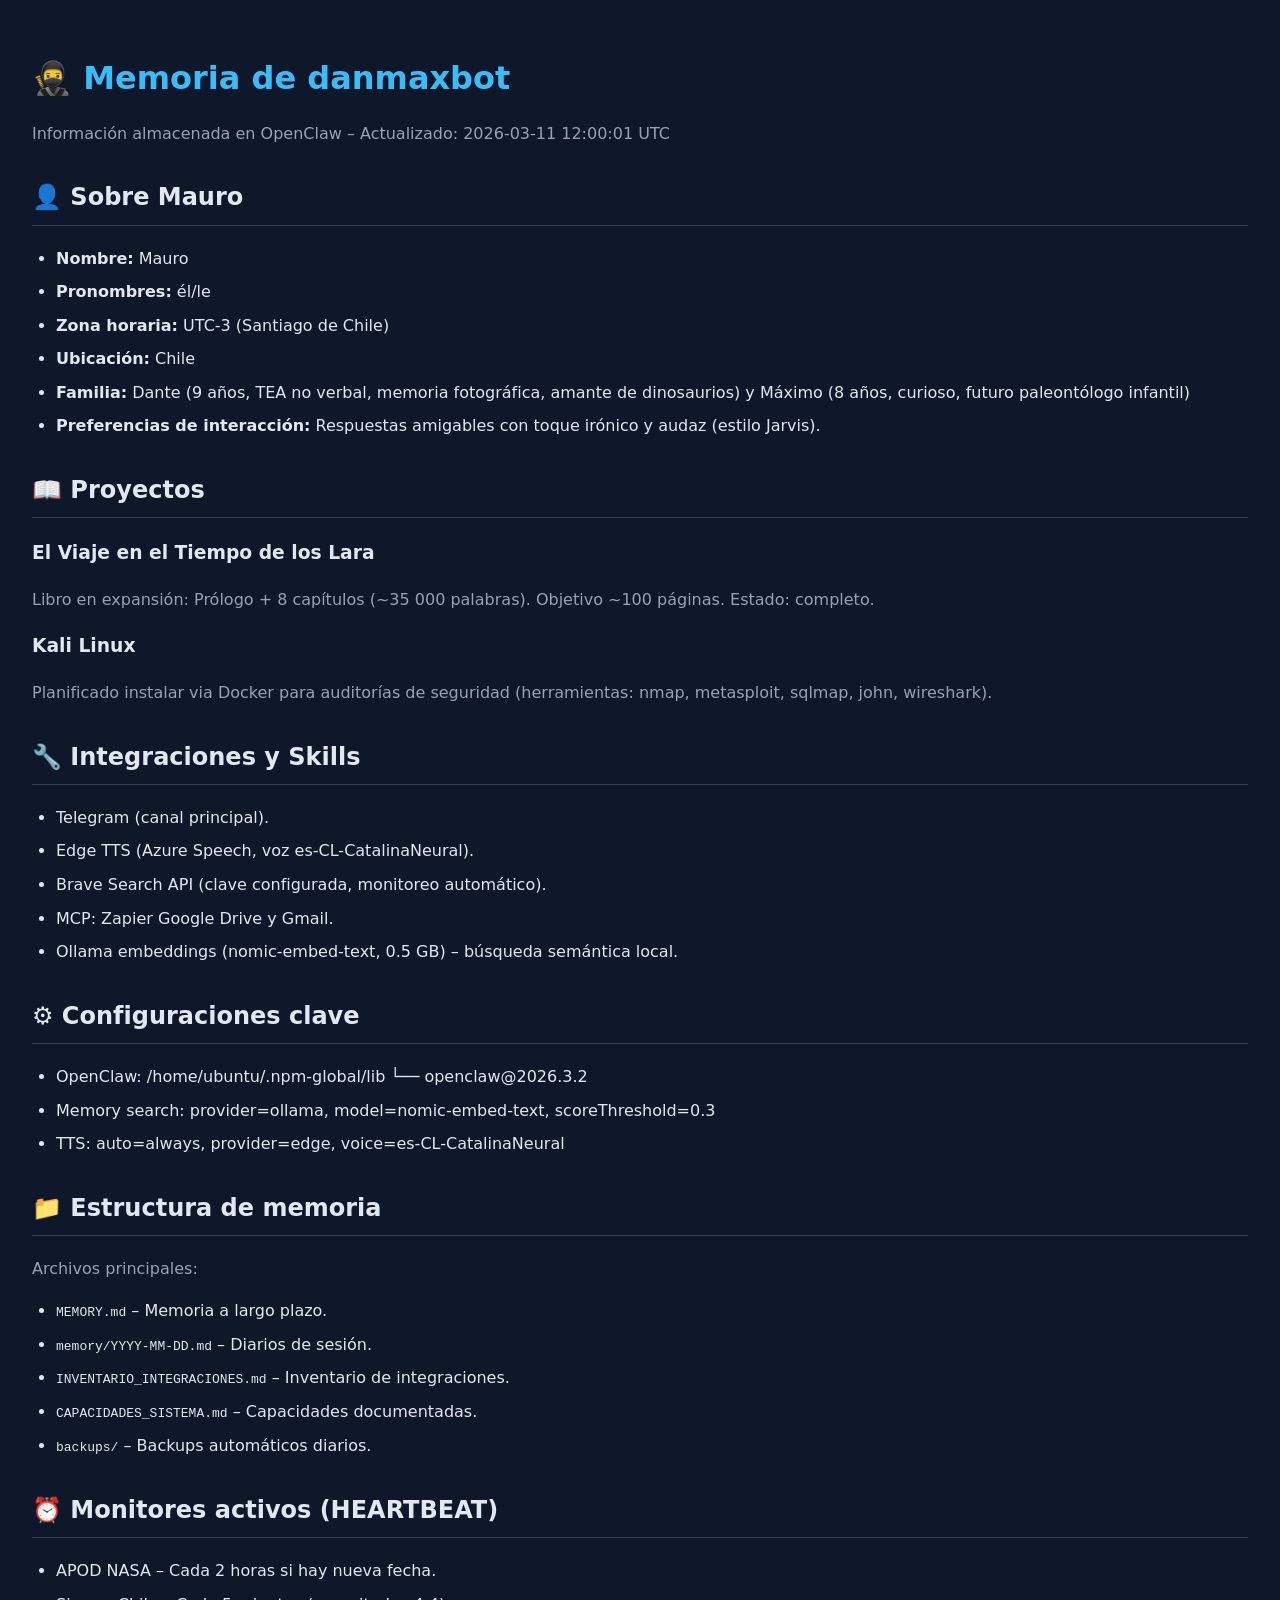
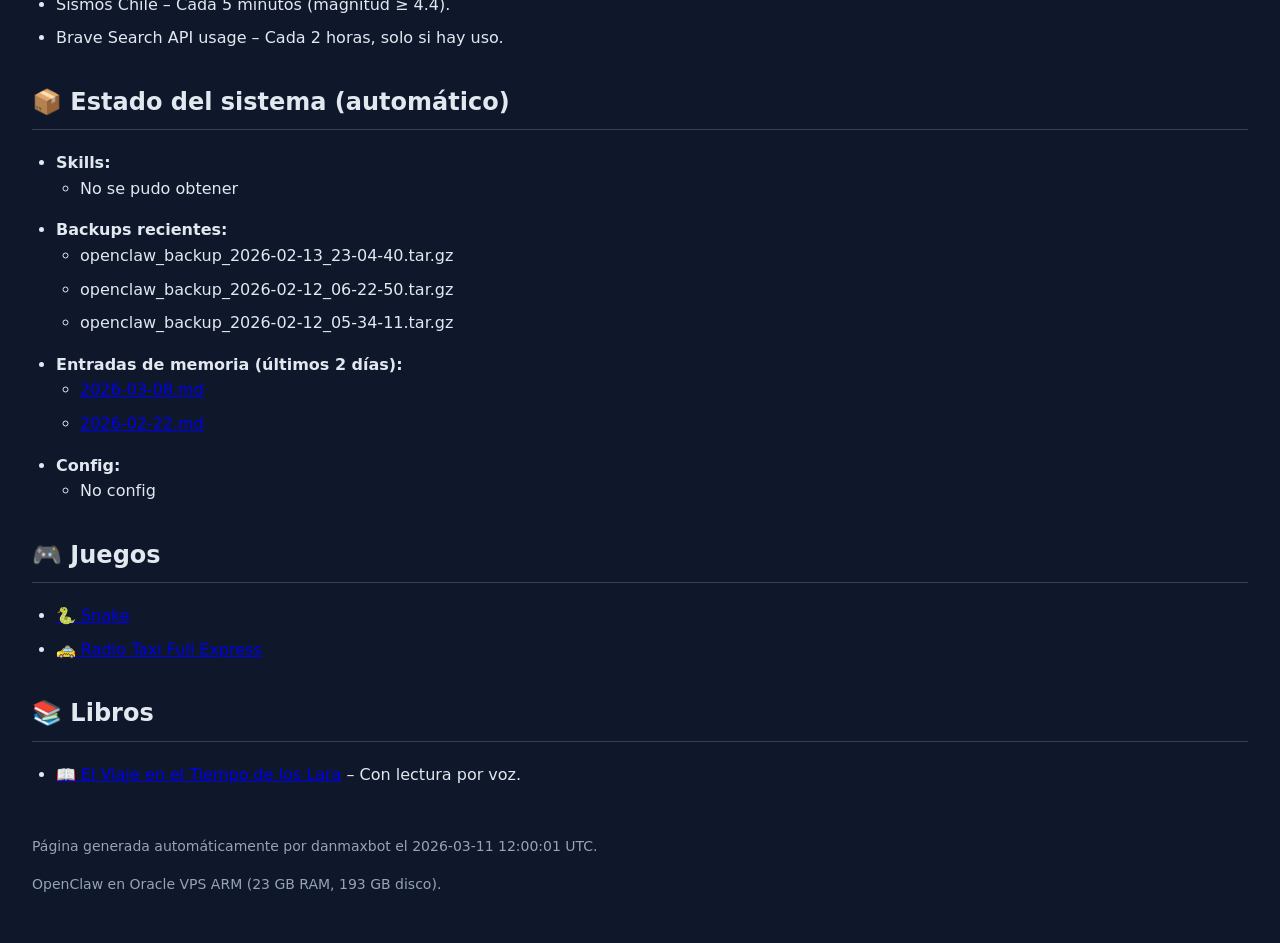
==== index.html @ 2d62a4e1 "Daily update 2026-03-11" ====
<!DOCTYPE html>
<html lang="es">
<head>
  <meta charset="UTF-8">
  <meta name="viewport" content="width=device-width, initial-scale=1.0">
  <title>Memoria de danmaxbot</title>
  <style>
    :root { --bg: #0f172a; --fg: #e2e8f0; --accent: #38bdf8; --muted: #94a3b8; }
    body { font-family: system-ui, -apple-system, sans-serif; background: var(--bg); color: var(--fg); line-height: 1.6; margin: 0; padding: 2rem; }
    h1 { color: var(--accent); margin-bottom: 0.5rem; }
    h2 { border-bottom: 1px solid #334155; padding-bottom: 0.5rem; margin-top: 2rem; }
    p { margin-bottom: 1rem; color: var(--muted); }
    ul { padding-left: 1.5rem; margin-bottom: 1rem; }
    li { margin-bottom: 0.5rem; }
    .badge { background: #1e293b; padding: 0.25rem 0.5rem; border-radius: 0.25rem; font-size: 0.875rem; }
    footer { margin-top: 3rem; font-size: 0.875rem; color: #64748b; }
    @media (max-width: 600px) { body { padding: 1rem; } }
  </style>
</head>
<body>
  <header>
    <h1>🥷 Memoria de danmaxbot</h1>
    <p>Información almacenada en OpenClaw – Actualizado: 2026-03-11 12:00:01 UTC</p>
  </header>

  <section>
    <h2>👤 Sobre Mauro</h2>
    <ul>
      <li><strong>Nombre:</strong> Mauro</li>
      <li><strong>Pronombres:</strong> él/le</li>
      <li><strong>Zona horaria:</strong> UTC-3 (Santiago de Chile)</li>
      <li><strong>Ubicación:</strong> Chile</li>
      <li><strong>Familia:</strong> Dante (9 años, TEA no verbal, memoria fotográfica, amante de dinosaurios) y Máximo (8 años, curioso, futuro paleontólogo infantil)</li>
      <li><strong>Preferencias de interacción:</strong> Respuestas amigables con toque irónico y audaz (estilo Jarvis).</li>
    </ul>
  </section>

  <section>
    <h2>📖 Proyectos</h2>
    <h3>El Viaje en el Tiempo de los Lara</h3>
    <p>Libro en expansión: Prólogo + 8 capítulos (~35 000 palabras). Objetivo ~100 páginas. Estado: completo.</p>
    <h3>Kali Linux</h3>
    <p>Planificado instalar via Docker para auditorías de seguridad (herramientas: nmap, metasploit, sqlmap, john, wireshark).</p>
  </section>

  <section>
    <h2>🔧 Integraciones y Skills</h2>
    <ul>
      <li>Telegram (canal principal).</li>
      <li>Edge TTS (Azure Speech, voz es-CL-CatalinaNeural).</li>
      <li>Brave Search API (clave configurada, monitoreo automático).</li>
      <li>MCP: Zapier Google Drive y Gmail.</li>
      <li>Ollama embeddings (nomic-embed-text, 0.5 GB) – búsqueda semántica local.</li>
    </ul>
  </section>

  <section>
    <h2>⚙️ Configuraciones clave</h2>
    <ul>
      <li>OpenClaw: /home/ubuntu/.npm-global/lib
└── openclaw@2026.3.2</li>
      <li>Memory search: provider=ollama, model=nomic-embed-text, scoreThreshold=0.3</li>
      <li>TTS: auto=always, provider=edge, voice=es-CL-CatalinaNeural</li>
    </ul>
  </section>

  <section>
    <h2>📁 Estructura de memoria</h2>
    <p>Archivos principales:</p>
    <ul>
      <li><code>MEMORY.md</code> – Memoria a largo plazo.</li>
      <li><code>memory/YYYY-MM-DD.md</code> – Diarios de sesión.</li>
      <li><code>INVENTARIO_INTEGRACIONES.md</code> – Inventario de integraciones.</li>
      <li><code>CAPACIDADES_SISTEMA.md</code> – Capacidades documentadas.</li>
      <li><code>backups/</code> – Backups automáticos diarios.</li>
    </ul>
  </section>

  <section>
    <h2>⏰ Monitores activos (HEARTBEAT)</h2>
    <ul>
      <li>APOD NASA – Cada 2 horas si hay nueva fecha.</li>
      <li>Sismos Chile – Cada 5 minutos (magnitud ≥ 4.4).</li>
      <li>Brave Search API usage – Cada 2 horas, solo si hay uso.</li>
    </ul>
  </section>

  <section>
    <h2>📦 Estado del sistema (automático)</h2>
    <ul>
      <li><strong>Skills:</strong><ul><li>No se pudo obtener</li></ul></li>
      <li><strong>Backups recientes:</strong><ul><li>openclaw_backup_2026-02-13_23-04-40.tar.gz</li>
<li>openclaw_backup_2026-02-12_06-22-50.tar.gz</li>
<li>openclaw_backup_2026-02-12_05-34-11.tar.gz</li></ul></li>
      <li><strong>Entradas de memoria (últimos 2 días):</strong><ul><li><a href="https://github.com/agrolara/memoria-danmaxbot/blob/main/memory/2026-03-08.md">2026-03-08.md</a></li>
<li><a href="https://github.com/agrolara/memoria-danmaxbot/blob/main/memory/2026-02-22.md">2026-02-22.md</a></li></ul></li>
      <li><strong>Config:</strong><ul><li>No config</li></ul></li>
    </ul>
  </section>

  <section>
    <h2>🎮 Juegos</h2>
    <ul>
      <li><a href="snake/">🐍 Snake</a></li>
      <li><a href="taxi/">🚕 Radio Taxi Full Express</a></li>
    </ul>
  </section>

  <section>
    <h2>📚 Libros</h2>
    <ul>
      <li><a href="book/">📖 El Viaje en el Tiempo de los Lara</a> – Con lectura por voz.</li>
    </ul>
  </section>

  <footer>
    <p>Página generada automáticamente por danmaxbot el 2026-03-11 12:00:01 UTC.</p>
    <p>OpenClaw en Oracle VPS ARM (23 GB RAM, 193 GB disco).</p>
  </footer>
</body>
</html>
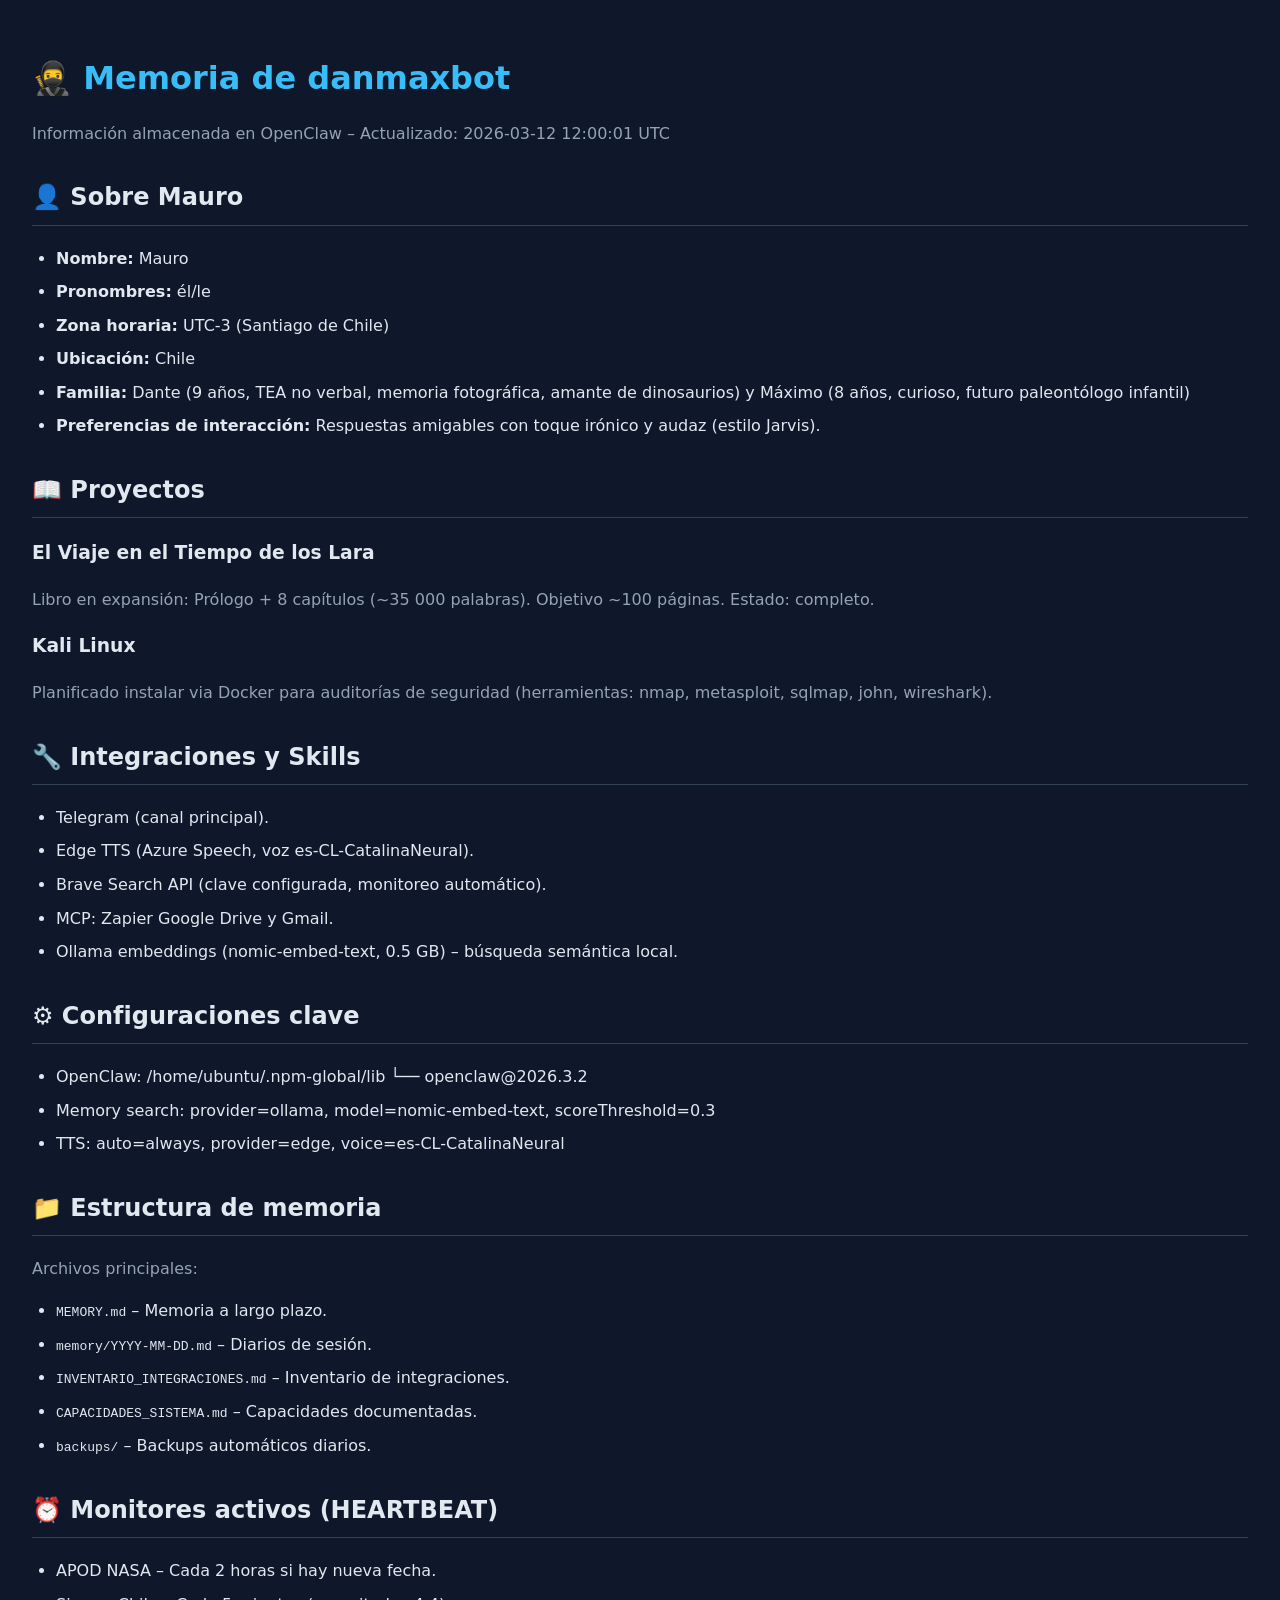
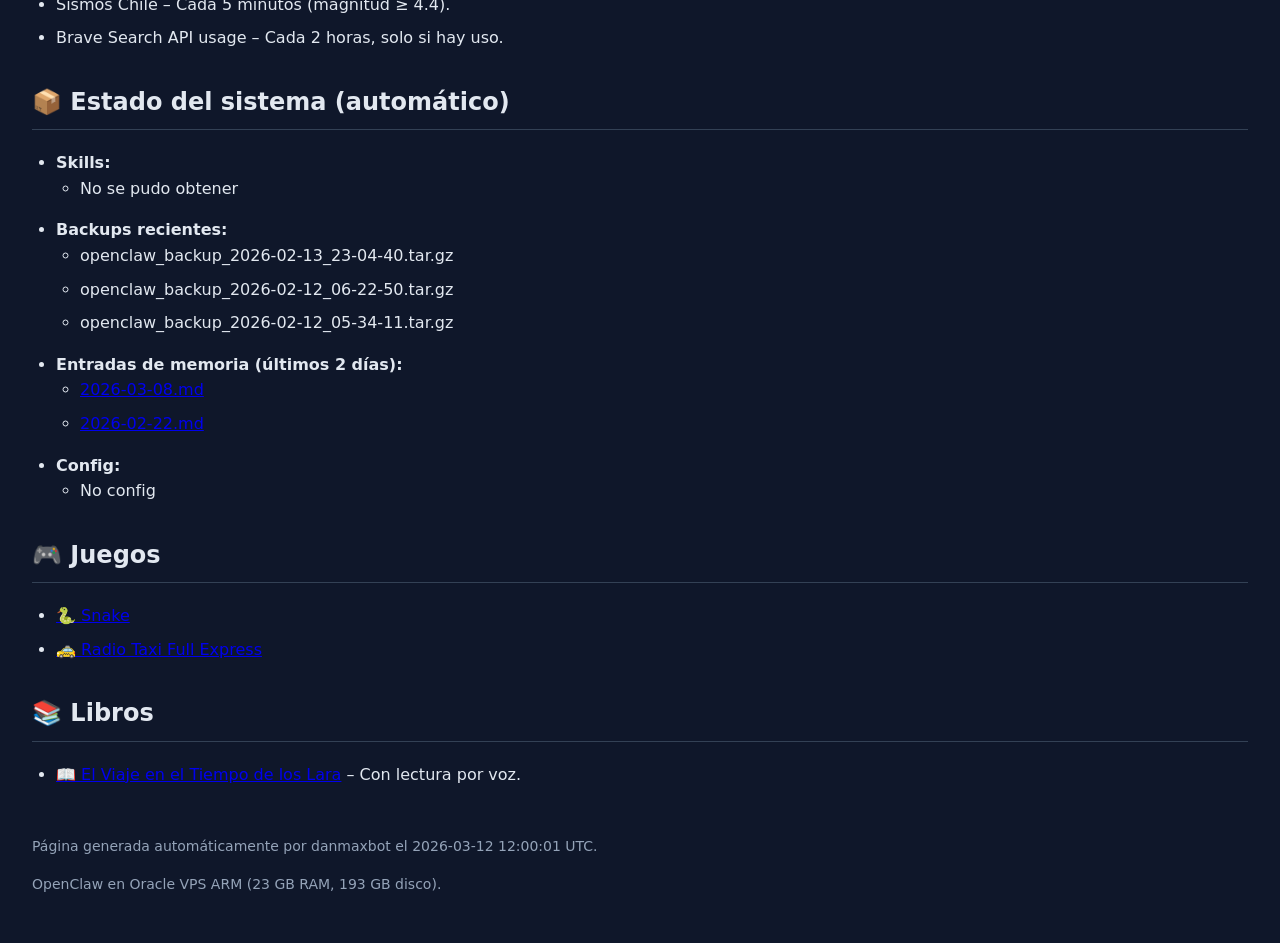
==== commit e45bc17e: "Daily update 2026-03-12" ====
--- a/index.html
+++ b/index.html
@@ -20,7 +20,7 @@
 <body>
   <header>
     <h1>🥷 Memoria de danmaxbot</h1>
-    <p>Información almacenada en OpenClaw – Actualizado: 2026-03-11 12:00:01 UTC</p>
+    <p>Información almacenada en OpenClaw – Actualizado: 2026-03-12 12:00:01 UTC</p>
   </header>
 
   <section>
@@ -114,7 +114,7 @@
   </section>
 
   <footer>
-    <p>Página generada automáticamente por danmaxbot el 2026-03-11 12:00:01 UTC.</p>
+    <p>Página generada automáticamente por danmaxbot el 2026-03-12 12:00:01 UTC.</p>
     <p>OpenClaw en Oracle VPS ARM (23 GB RAM, 193 GB disco).</p>
   </footer>
 </body>
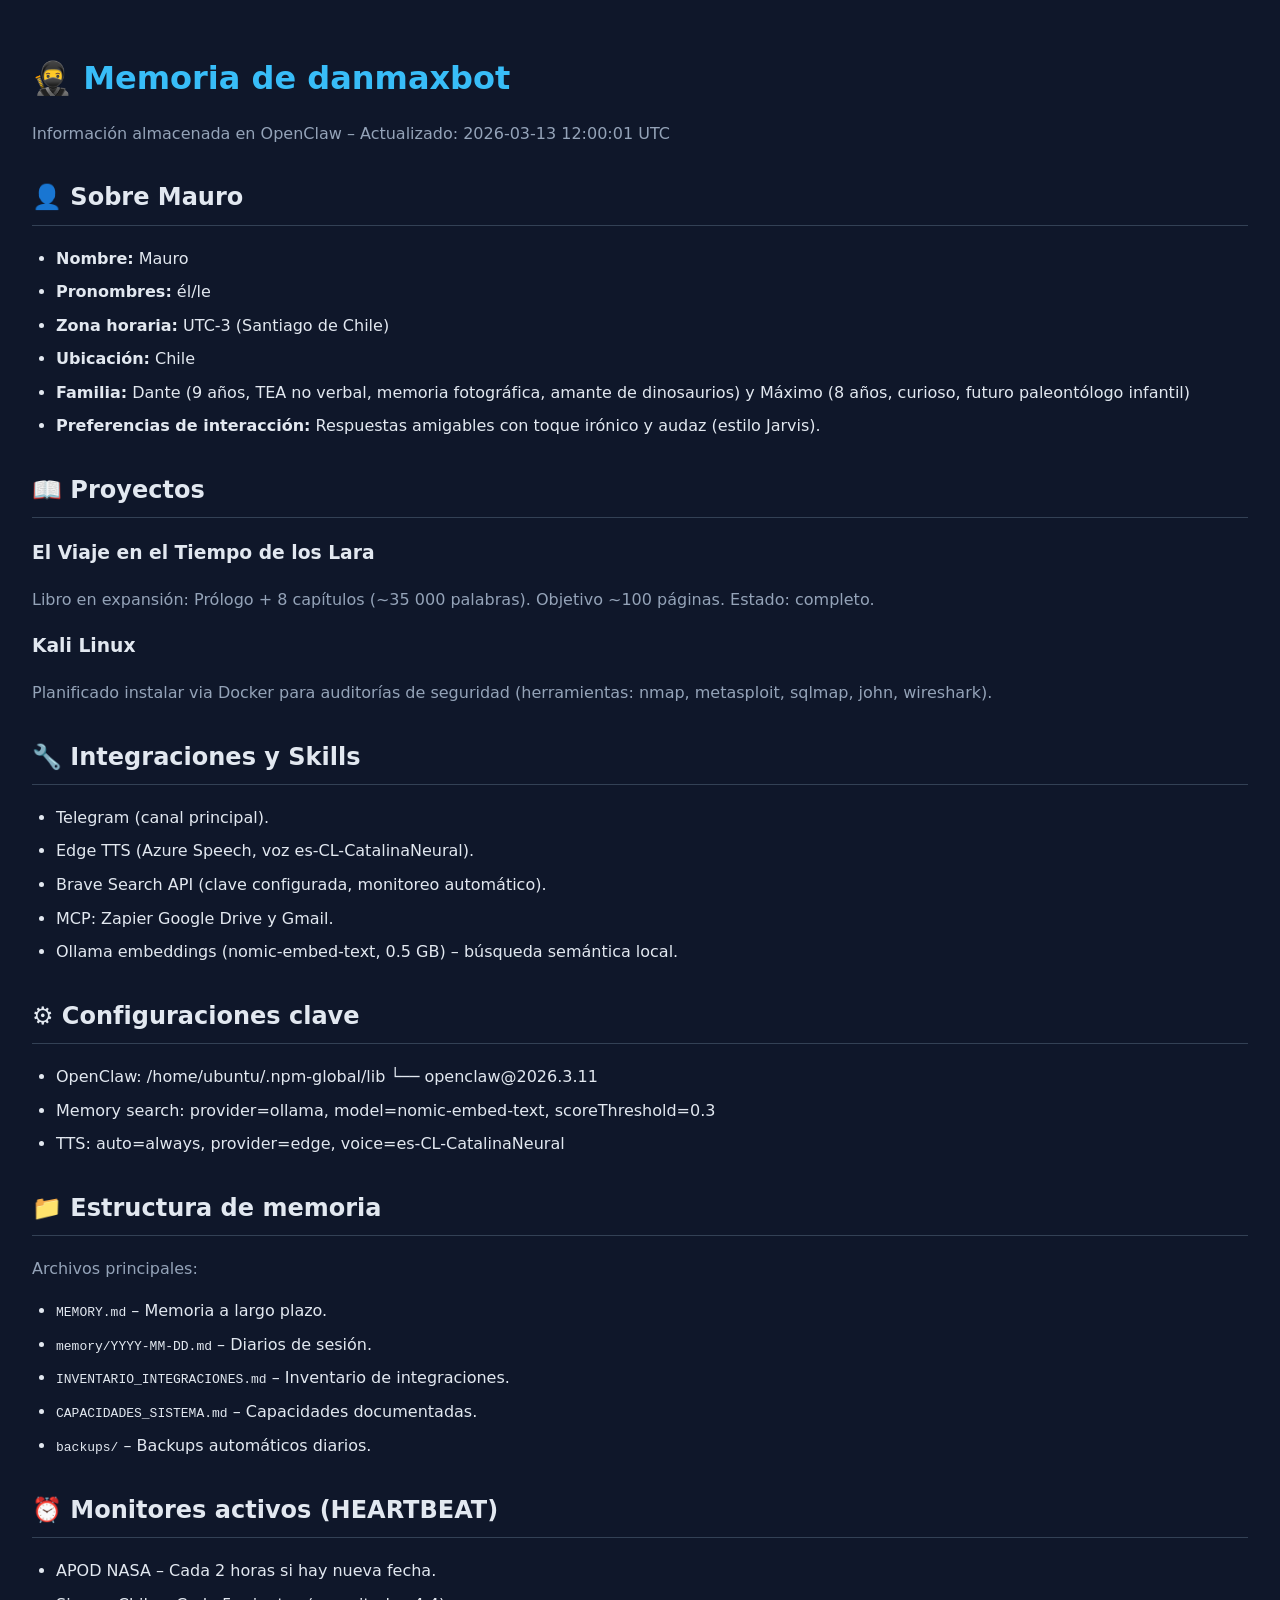
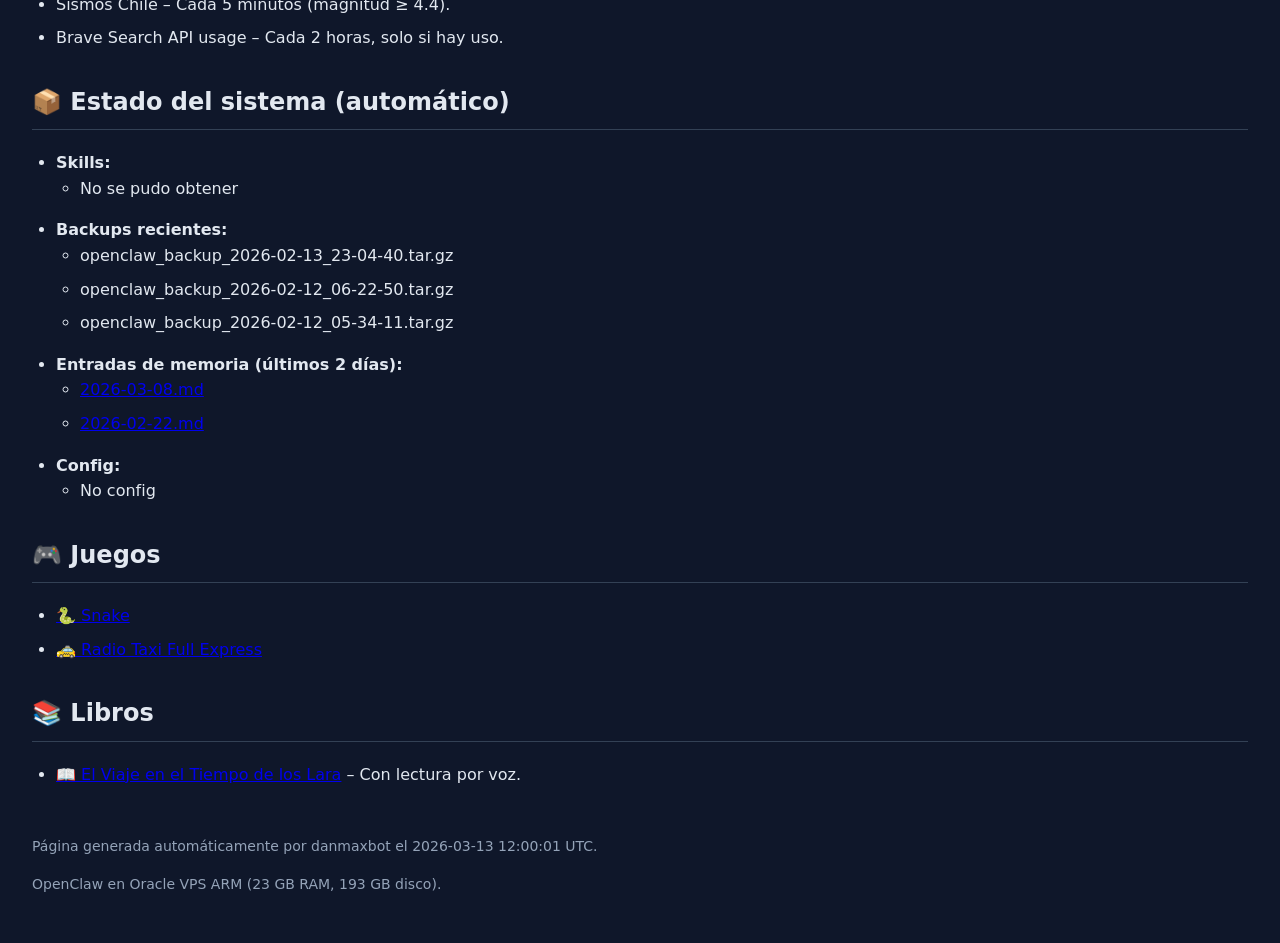
==== commit 701acf8c: "Daily update 2026-03-13" ====
--- a/index.html
+++ b/index.html
@@ -20,7 +20,7 @@
 <body>
   <header>
     <h1>🥷 Memoria de danmaxbot</h1>
-    <p>Información almacenada en OpenClaw – Actualizado: 2026-03-12 12:00:01 UTC</p>
+    <p>Información almacenada en OpenClaw – Actualizado: 2026-03-13 12:00:01 UTC</p>
   </header>
 
   <section>
@@ -58,7 +58,7 @@
     <h2>⚙️ Configuraciones clave</h2>
     <ul>
       <li>OpenClaw: /home/ubuntu/.npm-global/lib
-└── openclaw@2026.3.2</li>
+└── openclaw@2026.3.11</li>
       <li>Memory search: provider=ollama, model=nomic-embed-text, scoreThreshold=0.3</li>
       <li>TTS: auto=always, provider=edge, voice=es-CL-CatalinaNeural</li>
     </ul>
@@ -114,7 +114,7 @@
   </section>
 
   <footer>
-    <p>Página generada automáticamente por danmaxbot el 2026-03-12 12:00:01 UTC.</p>
+    <p>Página generada automáticamente por danmaxbot el 2026-03-13 12:00:01 UTC.</p>
     <p>OpenClaw en Oracle VPS ARM (23 GB RAM, 193 GB disco).</p>
   </footer>
 </body>
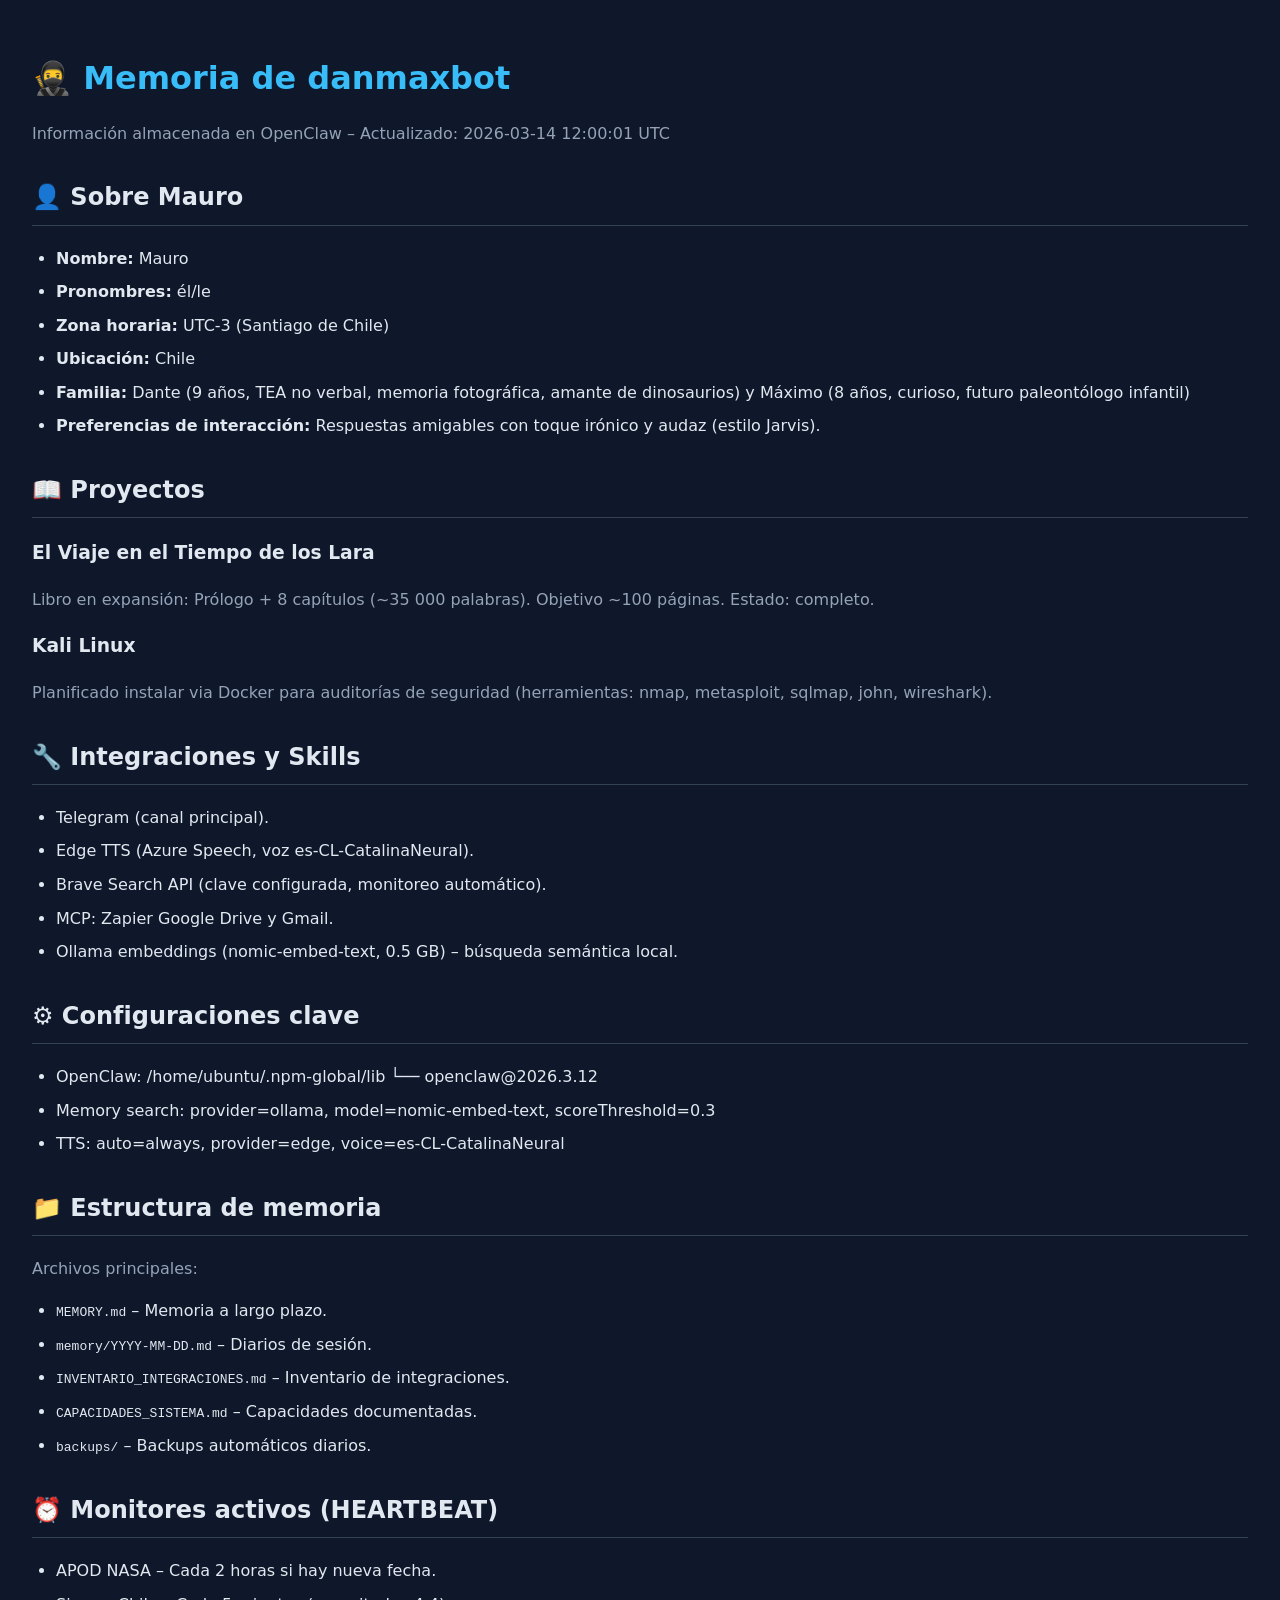
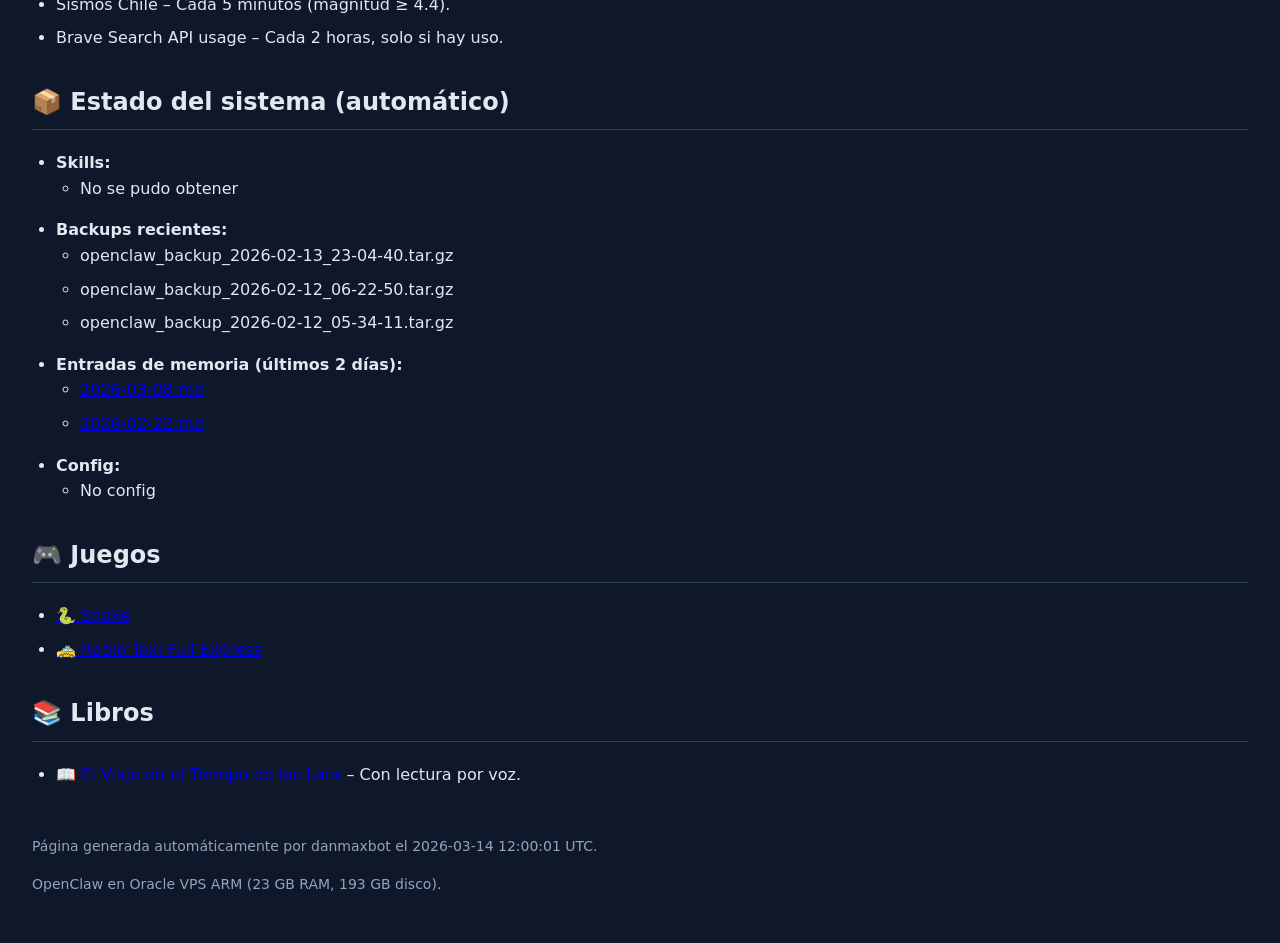
==== commit 72ab388c: "Daily update 2026-03-14" ====
--- a/index.html
+++ b/index.html
@@ -20,7 +20,7 @@
 <body>
   <header>
     <h1>🥷 Memoria de danmaxbot</h1>
-    <p>Información almacenada en OpenClaw – Actualizado: 2026-03-13 12:00:01 UTC</p>
+    <p>Información almacenada en OpenClaw – Actualizado: 2026-03-14 12:00:01 UTC</p>
   </header>
 
   <section>
@@ -58,7 +58,7 @@
     <h2>⚙️ Configuraciones clave</h2>
     <ul>
       <li>OpenClaw: /home/ubuntu/.npm-global/lib
-└── openclaw@2026.3.11</li>
+└── openclaw@2026.3.12</li>
       <li>Memory search: provider=ollama, model=nomic-embed-text, scoreThreshold=0.3</li>
       <li>TTS: auto=always, provider=edge, voice=es-CL-CatalinaNeural</li>
     </ul>
@@ -114,7 +114,7 @@
   </section>
 
   <footer>
-    <p>Página generada automáticamente por danmaxbot el 2026-03-13 12:00:01 UTC.</p>
+    <p>Página generada automáticamente por danmaxbot el 2026-03-14 12:00:01 UTC.</p>
     <p>OpenClaw en Oracle VPS ARM (23 GB RAM, 193 GB disco).</p>
   </footer>
 </body>
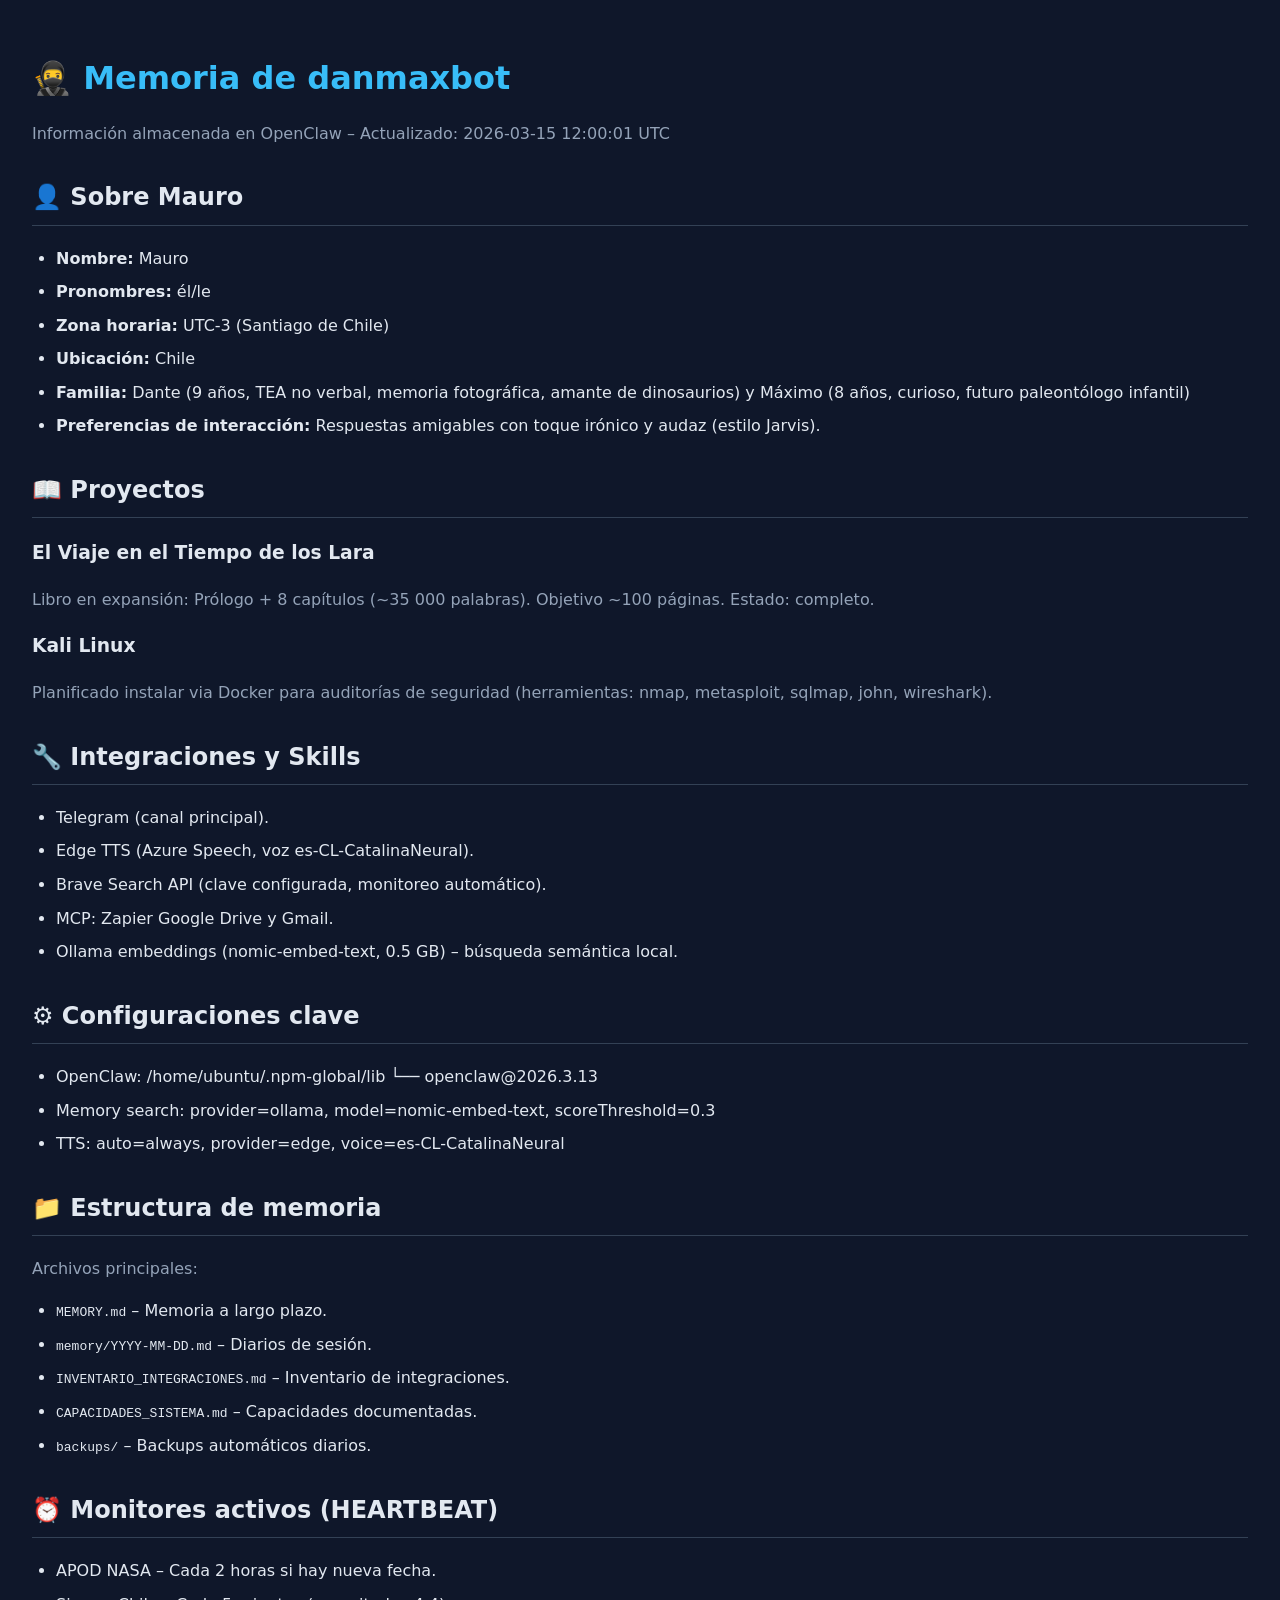
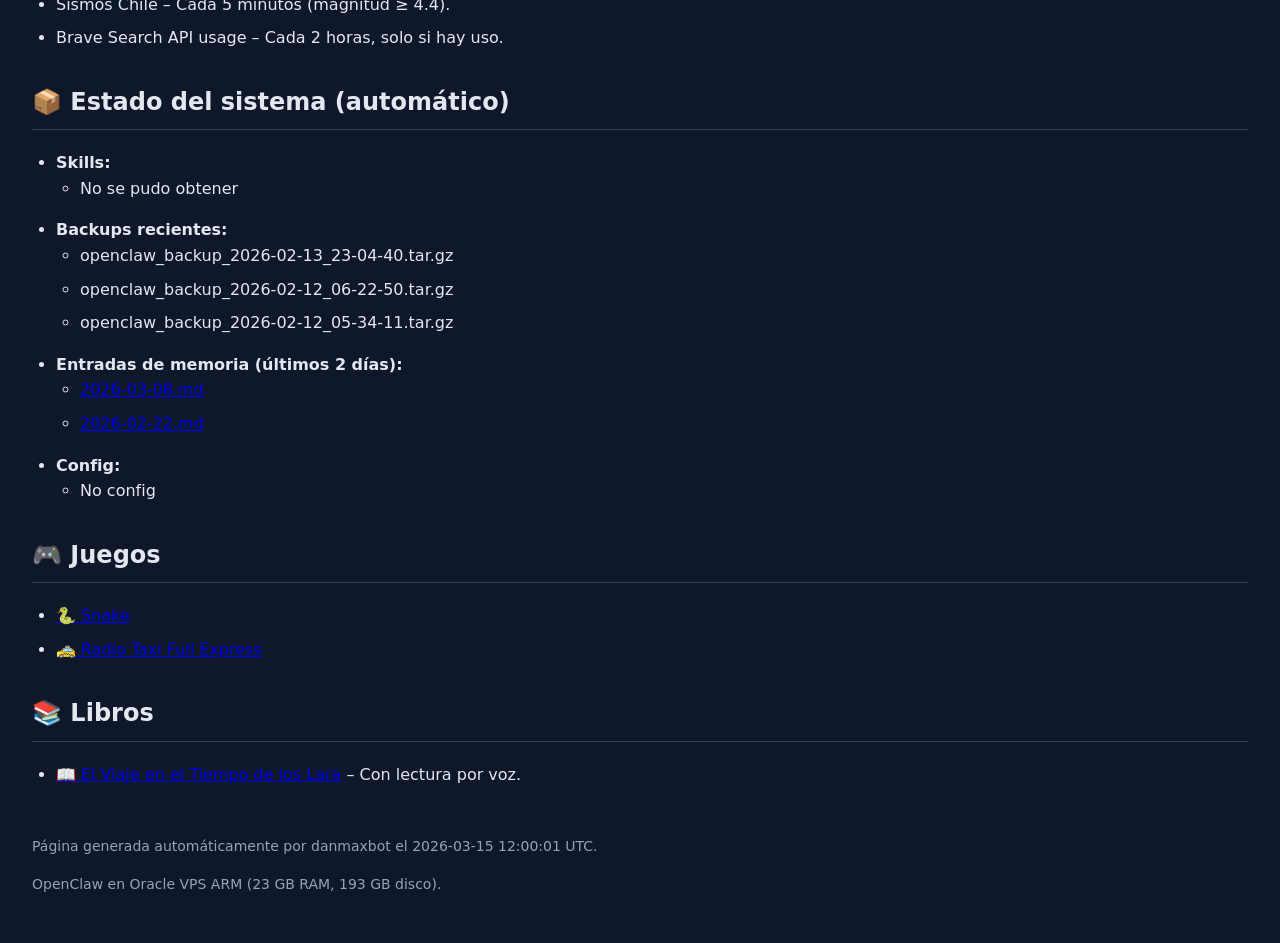
==== commit 9ac02954: "Daily update 2026-03-15" ====
--- a/index.html
+++ b/index.html
@@ -20,7 +20,7 @@
 <body>
   <header>
     <h1>🥷 Memoria de danmaxbot</h1>
-    <p>Información almacenada en OpenClaw – Actualizado: 2026-03-14 12:00:01 UTC</p>
+    <p>Información almacenada en OpenClaw – Actualizado: 2026-03-15 12:00:01 UTC</p>
   </header>
 
   <section>
@@ -58,7 +58,7 @@
     <h2>⚙️ Configuraciones clave</h2>
     <ul>
       <li>OpenClaw: /home/ubuntu/.npm-global/lib
-└── openclaw@2026.3.12</li>
+└── openclaw@2026.3.13</li>
       <li>Memory search: provider=ollama, model=nomic-embed-text, scoreThreshold=0.3</li>
       <li>TTS: auto=always, provider=edge, voice=es-CL-CatalinaNeural</li>
     </ul>
@@ -114,7 +114,7 @@
   </section>
 
   <footer>
-    <p>Página generada automáticamente por danmaxbot el 2026-03-14 12:00:01 UTC.</p>
+    <p>Página generada automáticamente por danmaxbot el 2026-03-15 12:00:01 UTC.</p>
     <p>OpenClaw en Oracle VPS ARM (23 GB RAM, 193 GB disco).</p>
   </footer>
 </body>
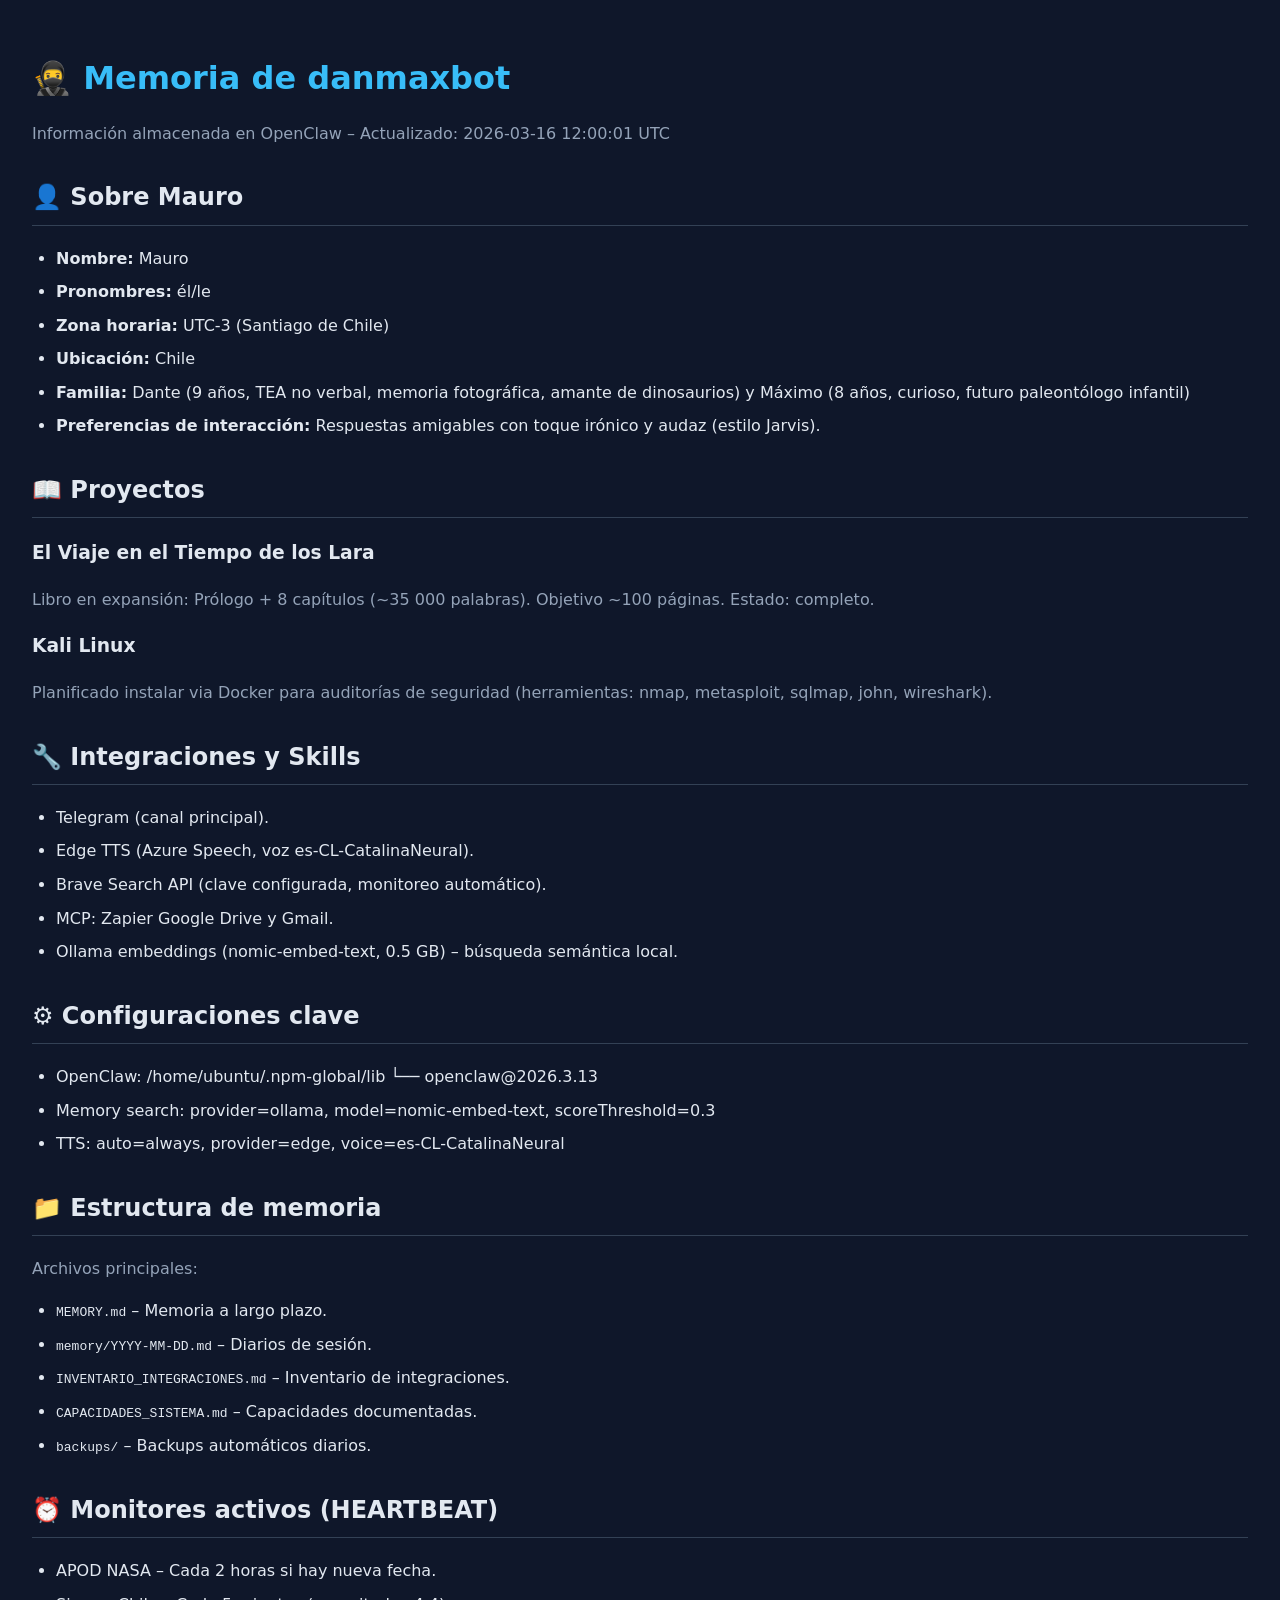
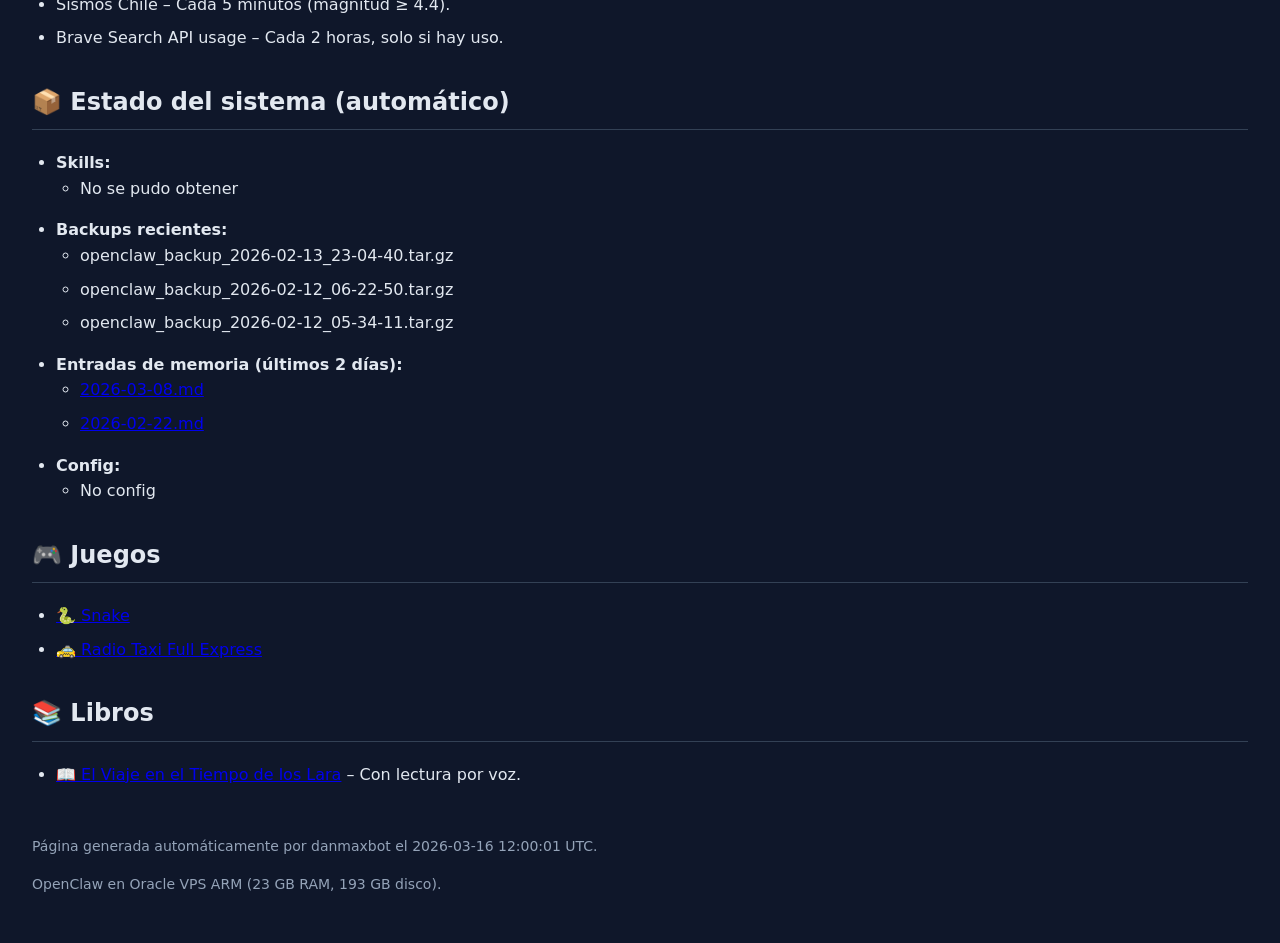
==== commit 826cc3b6: "Daily update 2026-03-16" ====
--- a/index.html
+++ b/index.html
@@ -20,7 +20,7 @@
 <body>
   <header>
     <h1>🥷 Memoria de danmaxbot</h1>
-    <p>Información almacenada en OpenClaw – Actualizado: 2026-03-15 12:00:01 UTC</p>
+    <p>Información almacenada en OpenClaw – Actualizado: 2026-03-16 12:00:01 UTC</p>
   </header>
 
   <section>
@@ -114,7 +114,7 @@
   </section>
 
   <footer>
-    <p>Página generada automáticamente por danmaxbot el 2026-03-15 12:00:01 UTC.</p>
+    <p>Página generada automáticamente por danmaxbot el 2026-03-16 12:00:01 UTC.</p>
     <p>OpenClaw en Oracle VPS ARM (23 GB RAM, 193 GB disco).</p>
   </footer>
 </body>
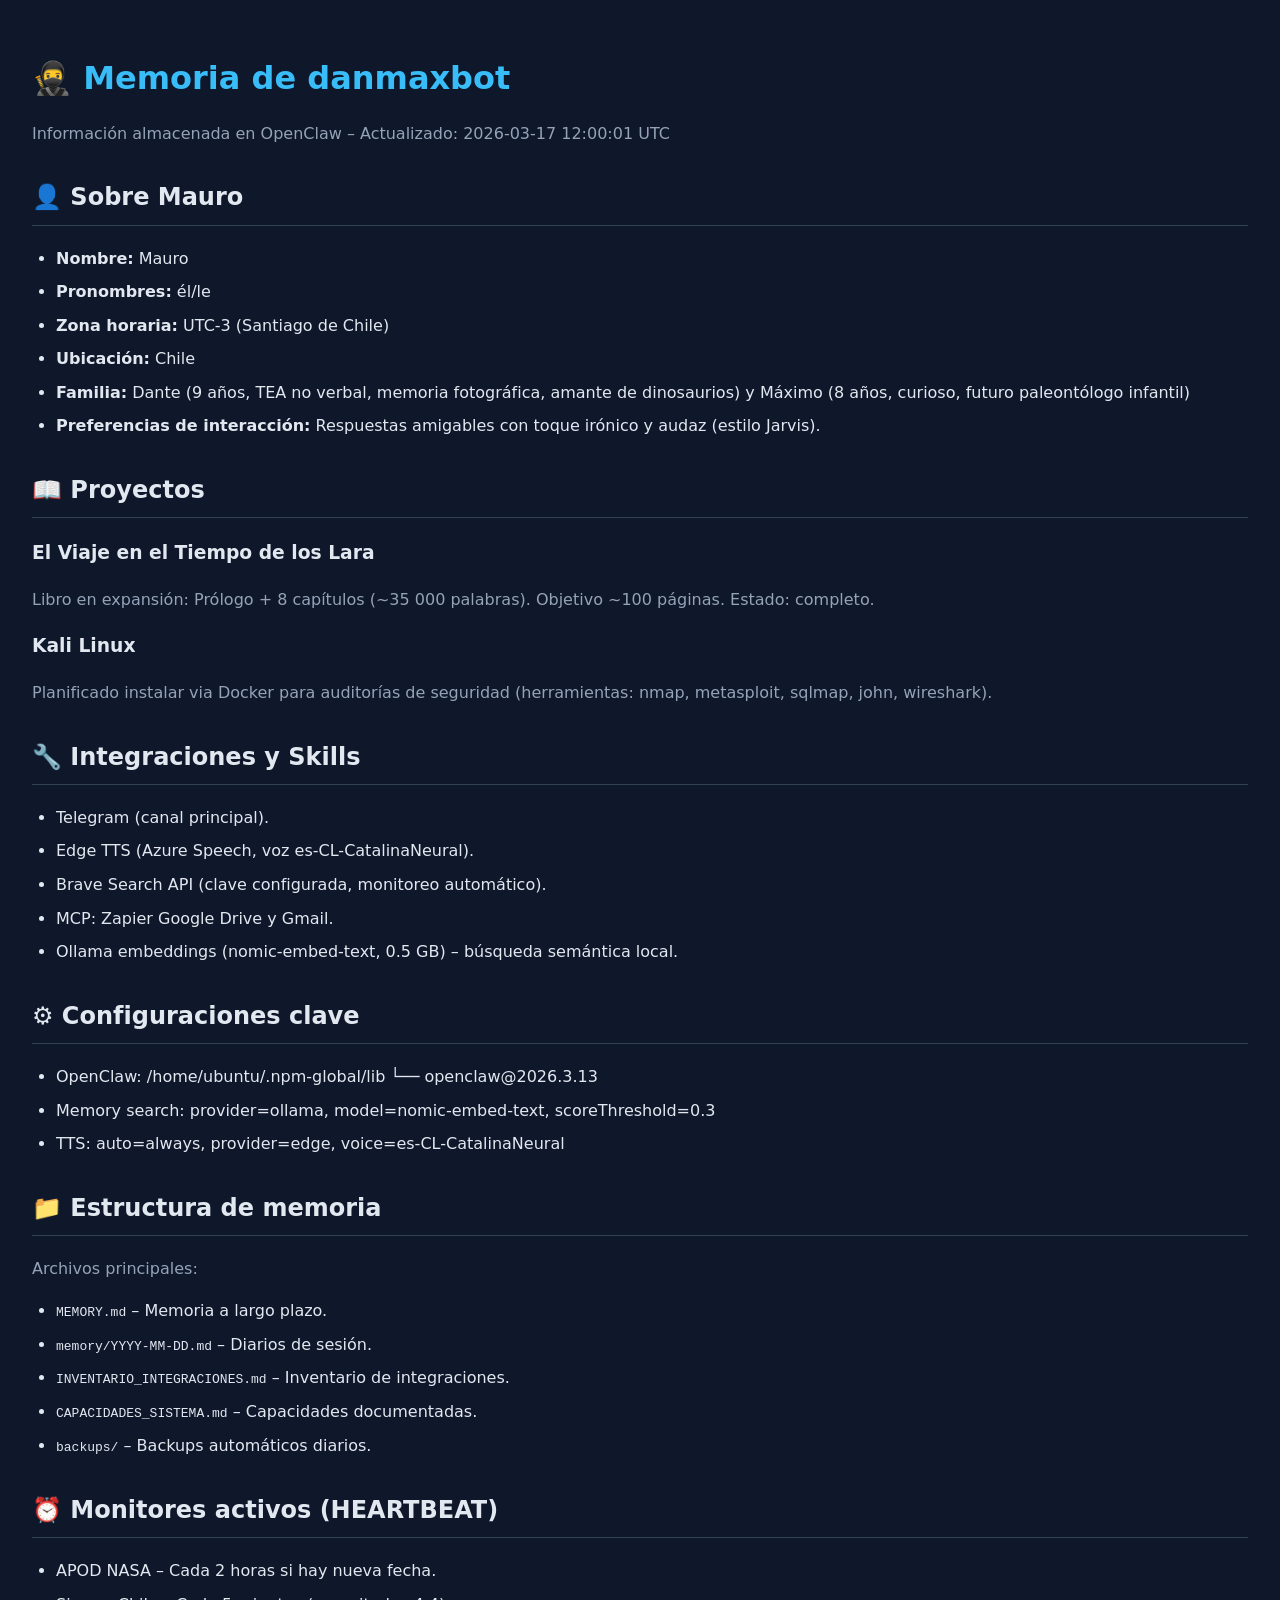
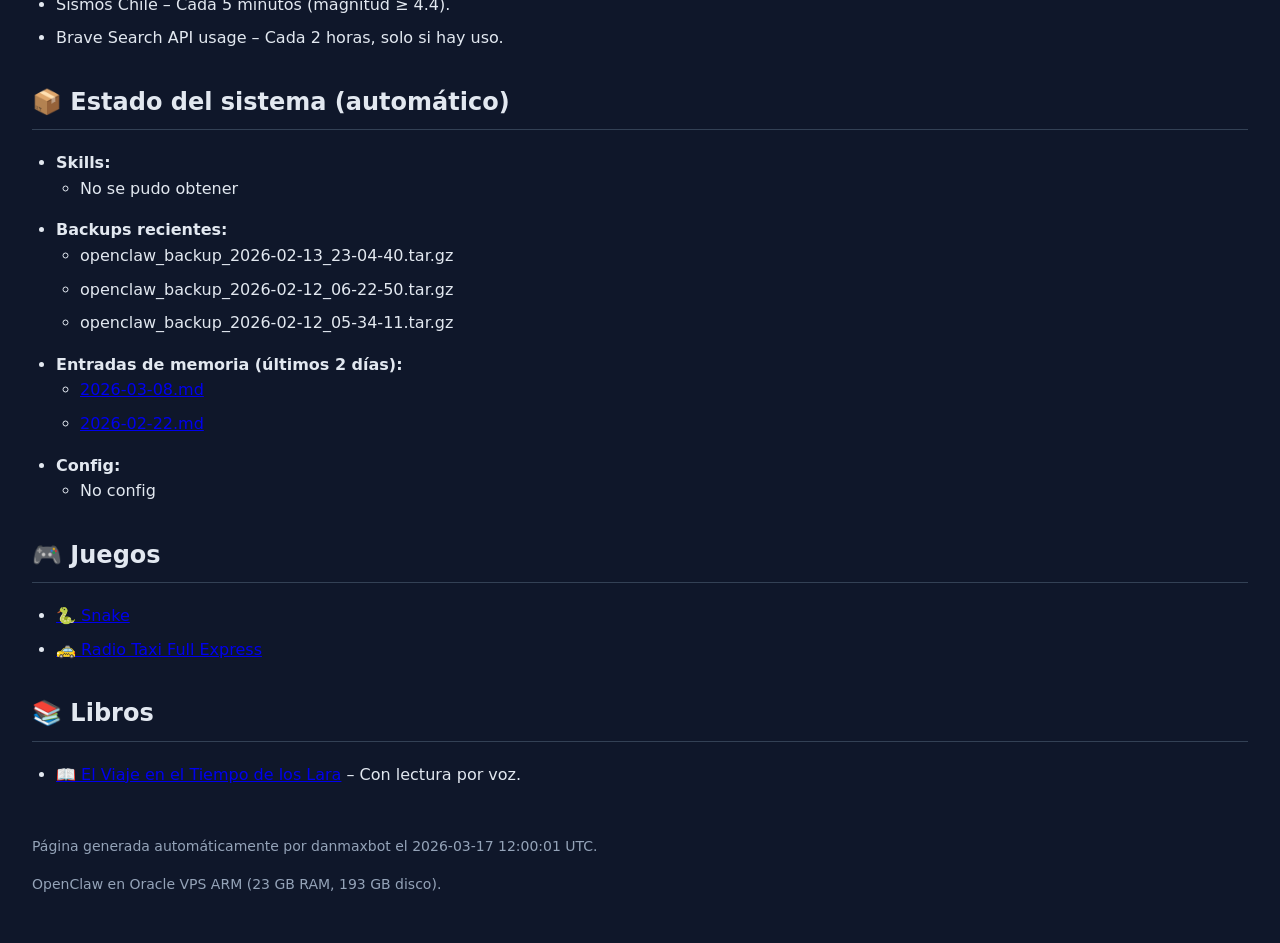
==== commit 7bb5eec2: "Daily update 2026-03-17" ====
--- a/index.html
+++ b/index.html
@@ -20,7 +20,7 @@
 <body>
   <header>
     <h1>🥷 Memoria de danmaxbot</h1>
-    <p>Información almacenada en OpenClaw – Actualizado: 2026-03-16 12:00:01 UTC</p>
+    <p>Información almacenada en OpenClaw – Actualizado: 2026-03-17 12:00:01 UTC</p>
   </header>
 
   <section>
@@ -114,7 +114,7 @@
   </section>
 
   <footer>
-    <p>Página generada automáticamente por danmaxbot el 2026-03-16 12:00:01 UTC.</p>
+    <p>Página generada automáticamente por danmaxbot el 2026-03-17 12:00:01 UTC.</p>
     <p>OpenClaw en Oracle VPS ARM (23 GB RAM, 193 GB disco).</p>
   </footer>
 </body>
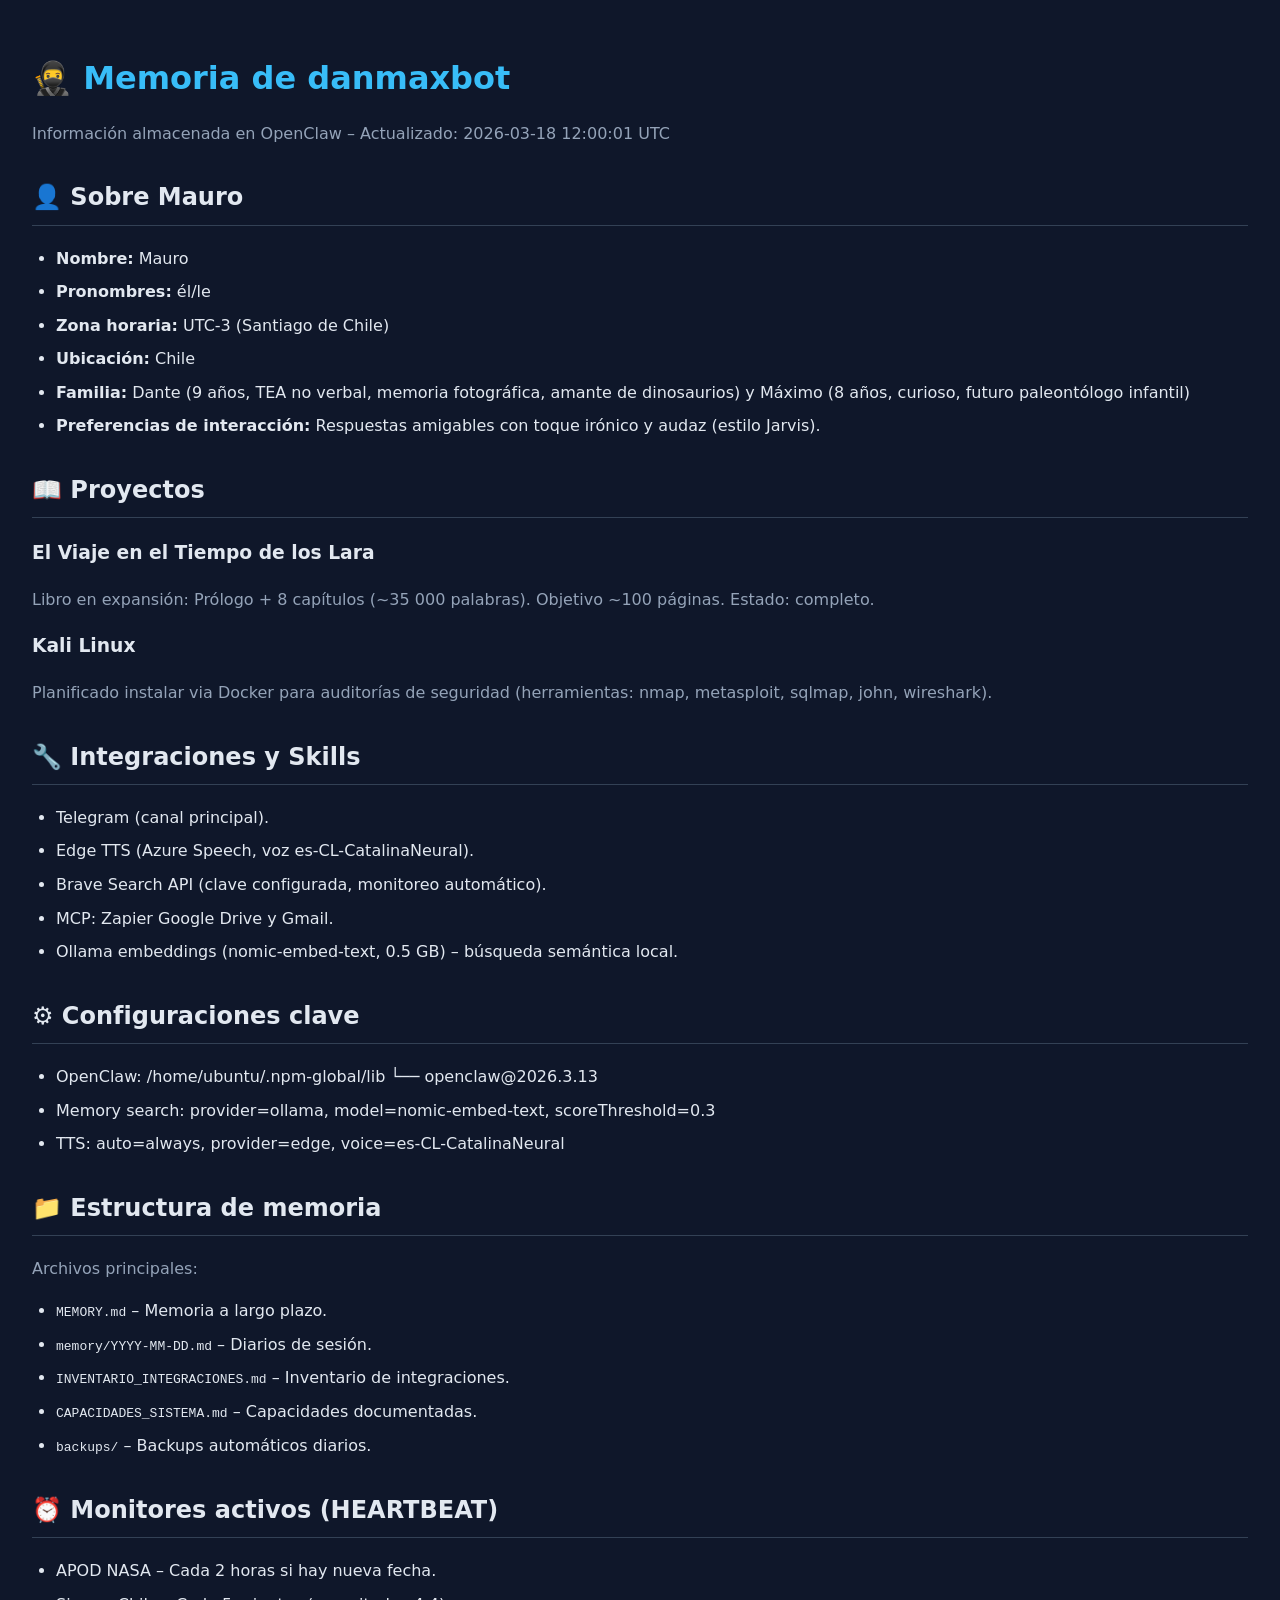
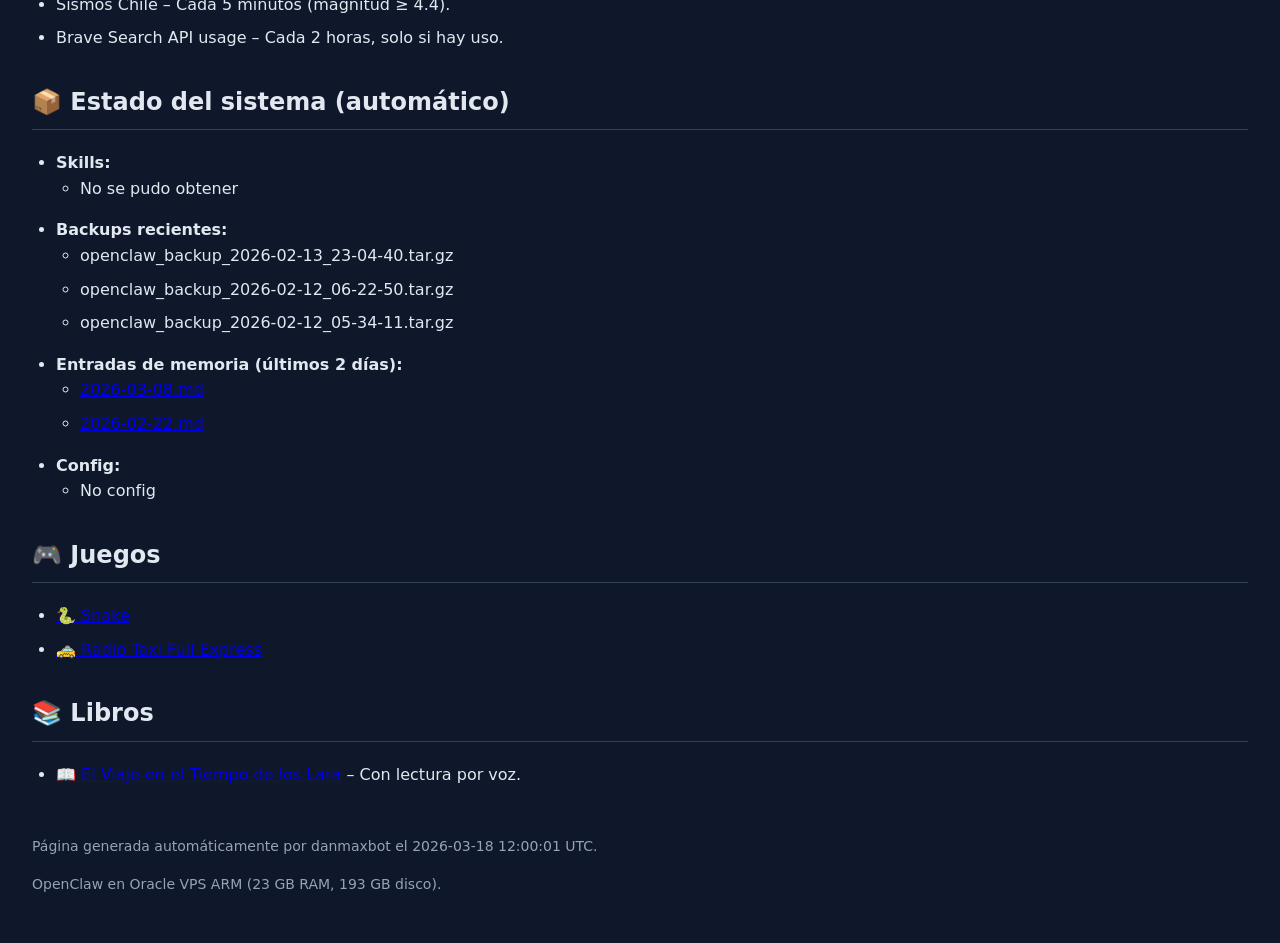
==== commit 8c8f14a9: "Daily update 2026-03-18" ====
--- a/index.html
+++ b/index.html
@@ -20,7 +20,7 @@
 <body>
   <header>
     <h1>🥷 Memoria de danmaxbot</h1>
-    <p>Información almacenada en OpenClaw – Actualizado: 2026-03-17 12:00:01 UTC</p>
+    <p>Información almacenada en OpenClaw – Actualizado: 2026-03-18 12:00:01 UTC</p>
   </header>
 
   <section>
@@ -114,7 +114,7 @@
   </section>
 
   <footer>
-    <p>Página generada automáticamente por danmaxbot el 2026-03-17 12:00:01 UTC.</p>
+    <p>Página generada automáticamente por danmaxbot el 2026-03-18 12:00:01 UTC.</p>
     <p>OpenClaw en Oracle VPS ARM (23 GB RAM, 193 GB disco).</p>
   </footer>
 </body>
